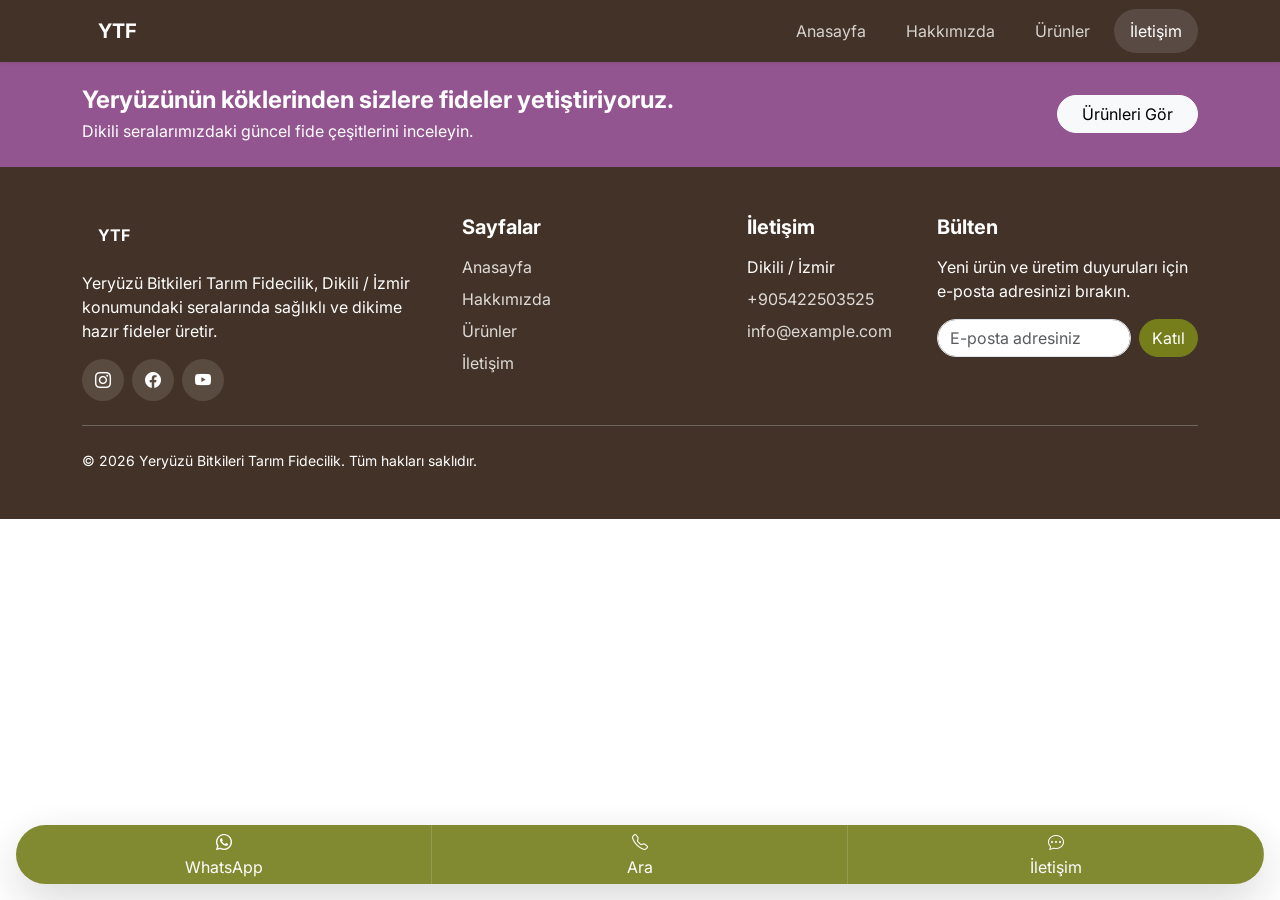
==== hakkimizda/index.html @ cd352345 "applied shared layouts to all pages" ====
<!doctype html>
<html lang="tr">
  <head>
    <meta charset="utf-8" />
    <meta name="viewport" content="width=device-width, initial-scale=1" />
    <title>Hakkımızda | Yeryüzü Bitkileri Fidecilik | Dikili İzmir</title>
    <meta
      name="description"
      content="Yeryüzü Bitkileri Fidecilik'in Dikili, İzmir'deki sera üretimi, fide yaklaşımı ve üretici odaklı hizmet anlayışı hakkında bilgi alın."
    />
    <link rel="preconnect" href="https://fonts.googleapis.com" />
    <link rel="preconnect" href="https://fonts.gstatic.com" crossorigin />
    <link
      href="https://fonts.googleapis.com/css2?family=Inter:wght@400;500;600;700;800&display=swap"
      rel="stylesheet"
    />
    <link
      href="https://cdn.jsdelivr.net/npm/bootstrap@5.3.3/dist/css/bootstrap.min.css"
      rel="stylesheet"
    />
    <link
      rel="stylesheet"
      href="https://cdn.jsdelivr.net/npm/bootstrap-icons@1.11.3/font/bootstrap-icons.min.css"
    />
    <link rel="stylesheet" href="../css/styles.css" />
  </head>

  <!doctype html>
  <html lang="tr">
    <head>
      <meta charset="utf-8" />
      <meta name="viewport" content="width=device-width, initial-scale=1" />
      <title>İletişim | Yeryüzü Bitkileri Fidecilik | Dikili İzmir</title>
      <meta
        name="description"
        content="Yeryüzü Bitkileri Fidecilik ile telefon, WhatsApp veya iletişim formu üzerinden görüşün. Adres: Dikili / İzmir."
      />
      <link rel="preconnect" href="https://fonts.googleapis.com" />
      <link rel="preconnect" href="https://fonts.gstatic.com" crossorigin />
      <link
        href="https://fonts.googleapis.com/css2?family=Inter:wght@400;500;600;700;800&display=swap"
        rel="stylesheet"
      />
      <link
        href="https://cdn.jsdelivr.net/npm/bootstrap@5.3.3/dist/css/bootstrap.min.css"
        rel="stylesheet"
      />
      <link
        rel="stylesheet"
        href="https://cdn.jsdelivr.net/npm/bootstrap-icons@1.11.3/font/bootstrap-icons.min.css"
      />
      <link rel="stylesheet" href="../css/styles.css" />
    </head>

    <body data-page="iletisim">
      <main></main>

      <script src="https://cdn.jsdelivr.net/npm/bootstrap@5.3.3/dist/js/bootstrap.bundle.min.js"></script>
      <script src="../js/layout.js"></script>
      <script src="../js/main.js"></script>
    </body>
  </html>
</html>
---- css/styles.css ----
:root {
  --color-primary: #757e1b;
  --color-dark: #433227;
  --color-secondary: #72573e;
  --color-accent: #935590;
  --color-soft-bg: #dbd7ec;
  --color-white: #ffffff;
  --color-blue: #4b5ead;
}

body {
  padding-top: 62px;
  padding-bottom: 82px;
  font-family: "Inter", sans-serif;
  color: var(--color-dark);
}

.navbar,
.footer-main {
  background-color: var(--color-dark);
}

.navbar-brand,
.footer-logo {
  color: var(--color-white);
}

.navbar .nav-link {
  color: rgba(255, 255, 255, 0.78);
  padding: 10px 15px;
}

.navbar .nav-link:hover,
.navbar .nav-link:focus,
.navbar .nav-link.active {
  background-color: rgba(219, 215, 236, 0.14);
  color: var(--color-white);
}

.btn-primary,
.btn-primary:hover,
.btn-primary:focus {
  background-color: var(--color-primary);
  border-color: var(--color-primary);
  color: var(--color-white);
}

.btn-secondary,
.btn-secondary:hover,
.btn-secondary:focus {
  background-color: var(--color-secondary);
  border-color: var(--color-secondary);
  color: var(--color-white);
}

.btn-outline-primary {
  border-color: var(--color-primary);
  color: var(--color-primary);
}

.btn-outline-primary:hover,
.btn-outline-primary:focus {
  background-color: var(--color-primary);
  border-color: var(--color-primary);
  color: var(--color-white);
}

.btn-outline-secondary {
  border-color: var(--color-secondary);
  color: var(--color-secondary);
}

.btn-outline-secondary:hover,
.btn-outline-secondary:focus {
  background-color: var(--color-secondary);
  border-color: var(--color-secondary);
  color: var(--color-white);
}

.text-primary {
  color: var(--color-primary) !important;
}

.section-soft,
.page-hero {
  background-color: var(--color-soft-bg);
}

.hero-section {
  margin-top: -78px;
  padding-top: 78px;
  background-color: var(--color-dark);
}

.hero-img {
  position: absolute;
  inset: 0;
  width: 100%;
  height: 100%;
  object-fit: cover;
}

.hero-overlay {
  background: linear-gradient(
    90deg,
    rgba(67, 50, 39, 0.92),
    rgba(67, 50, 39, 0.58),
    rgba(67, 50, 39, 0.2)
  );
}

.feature-card,
.info-card,
.product-card {
  border: 1px solid rgba(67, 50, 39, 0.08);
}

.product-img {
  width: 100%;
  aspect-ratio: 4 / 3;
  object-fit: cover;
}

.product-badge {
  background-color: var(--color-soft-bg);
  color: var(--color-dark);
}

.gallery-img {
  aspect-ratio: 16 / 9;
  object-fit: cover;
}

.contact-panel {
  background: linear-gradient(
    135deg,
    var(--color-dark),
    var(--color-secondary)
  );
}

.accordion-button:not(.collapsed) {
  background-color: var(--color-soft-bg);
  color: var(--color-dark);
}

.cta-band {
  background-color: var(--color-accent);
}

.footer-link,
.footer-link:hover,
.footer-link:focus {
  color: rgba(255, 255, 255, 0.82);
  text-decoration: none;
}

.social-link {
  display: inline-grid;
  width: 42px;
  height: 42px;
  place-items: center;
  background-color: rgba(255, 255, 255, 0.12);
  color: var(--color-white);
  text-decoration: none;
}

.social-link:hover,
.social-link:focus {
  background-color: var(--color-primary);
  color: var(--color-white);
}

.fixed-action-bar {
  position: fixed;
  right: 1rem;
  bottom: 1rem;
  left: 1rem;
  z-index: 1040;
  display: grid;
  grid-template-columns: repeat(3, 1fr);
  overflow: hidden;
  border-radius: 999px;
  background-color: var(--color-primary);
  opacity: 0.9;
}

.fixed-action-bar a {
  display: grid;
  gap: 0.1rem;
  padding: 0.3rem 0.5rem;
  color: var(--color-white);
  text-align: center;
  text-decoration: none;
  border-right: 1px solid rgba(255, 255, 255, 0.14);
}
---- css/styles.css ----
:root {
  --color-primary: #757e1b;
  --color-dark: #433227;
  --color-secondary: #72573e;
  --color-accent: #935590;
  --color-soft-bg: #dbd7ec;
  --color-white: #ffffff;
  --color-blue: #4b5ead;
}

body {
  padding-top: 62px;
  padding-bottom: 82px;
  font-family: "Inter", sans-serif;
  color: var(--color-dark);
}

.navbar,
.footer-main {
  background-color: var(--color-dark);
}

.navbar-brand,
.footer-logo {
  color: var(--color-white);
}

.navbar .nav-link {
  color: rgba(255, 255, 255, 0.78);
  padding: 10px 15px;
}

.navbar .nav-link:hover,
.navbar .nav-link:focus,
.navbar .nav-link.active {
  background-color: rgba(219, 215, 236, 0.14);
  color: var(--color-white);
}

.btn-primary,
.btn-primary:hover,
.btn-primary:focus {
  background-color: var(--color-primary);
  border-color: var(--color-primary);
  color: var(--color-white);
}

.btn-secondary,
.btn-secondary:hover,
.btn-secondary:focus {
  background-color: var(--color-secondary);
  border-color: var(--color-secondary);
  color: var(--color-white);
}

.btn-outline-primary {
  border-color: var(--color-primary);
  color: var(--color-primary);
}

.btn-outline-primary:hover,
.btn-outline-primary:focus {
  background-color: var(--color-primary);
  border-color: var(--color-primary);
  color: var(--color-white);
}

.btn-outline-secondary {
  border-color: var(--color-secondary);
  color: var(--color-secondary);
}

.btn-outline-secondary:hover,
.btn-outline-secondary:focus {
  background-color: var(--color-secondary);
  border-color: var(--color-secondary);
  color: var(--color-white);
}

.text-primary {
  color: var(--color-primary) !important;
}

.section-soft,
.page-hero {
  background-color: var(--color-soft-bg);
}

.hero-section {
  margin-top: -78px;
  padding-top: 78px;
  background-color: var(--color-dark);
}

.hero-img {
  position: absolute;
  inset: 0;
  width: 100%;
  height: 100%;
  object-fit: cover;
}

.hero-overlay {
  background: linear-gradient(
    90deg,
    rgba(67, 50, 39, 0.92),
    rgba(67, 50, 39, 0.58),
    rgba(67, 50, 39, 0.2)
  );
}

.feature-card,
.info-card,
.product-card {
  border: 1px solid rgba(67, 50, 39, 0.08);
}

.product-img {
  width: 100%;
  aspect-ratio: 4 / 3;
  object-fit: cover;
}

.product-badge {
  background-color: var(--color-soft-bg);
  color: var(--color-dark);
}

.gallery-img {
  aspect-ratio: 16 / 9;
  object-fit: cover;
}

.contact-panel {
  background: linear-gradient(
    135deg,
    var(--color-dark),
    var(--color-secondary)
  );
}

.accordion-button:not(.collapsed) {
  background-color: var(--color-soft-bg);
  color: var(--color-dark);
}

.cta-band {
  background-color: var(--color-accent);
}

.footer-link,
.footer-link:hover,
.footer-link:focus {
  color: rgba(255, 255, 255, 0.82);
  text-decoration: none;
}

.social-link {
  display: inline-grid;
  width: 42px;
  height: 42px;
  place-items: center;
  background-color: rgba(255, 255, 255, 0.12);
  color: var(--color-white);
  text-decoration: none;
}

.social-link:hover,
.social-link:focus {
  background-color: var(--color-primary);
  color: var(--color-white);
}

.fixed-action-bar {
  position: fixed;
  right: 1rem;
  bottom: 1rem;
  left: 1rem;
  z-index: 1040;
  display: grid;
  grid-template-columns: repeat(3, 1fr);
  overflow: hidden;
  border-radius: 999px;
  background-color: var(--color-primary);
  opacity: 0.9;
}

.fixed-action-bar a {
  display: grid;
  gap: 0.1rem;
  padding: 0.3rem 0.5rem;
  color: var(--color-white);
  text-align: center;
  text-decoration: none;
  border-right: 1px solid rgba(255, 255, 255, 0.14);
}
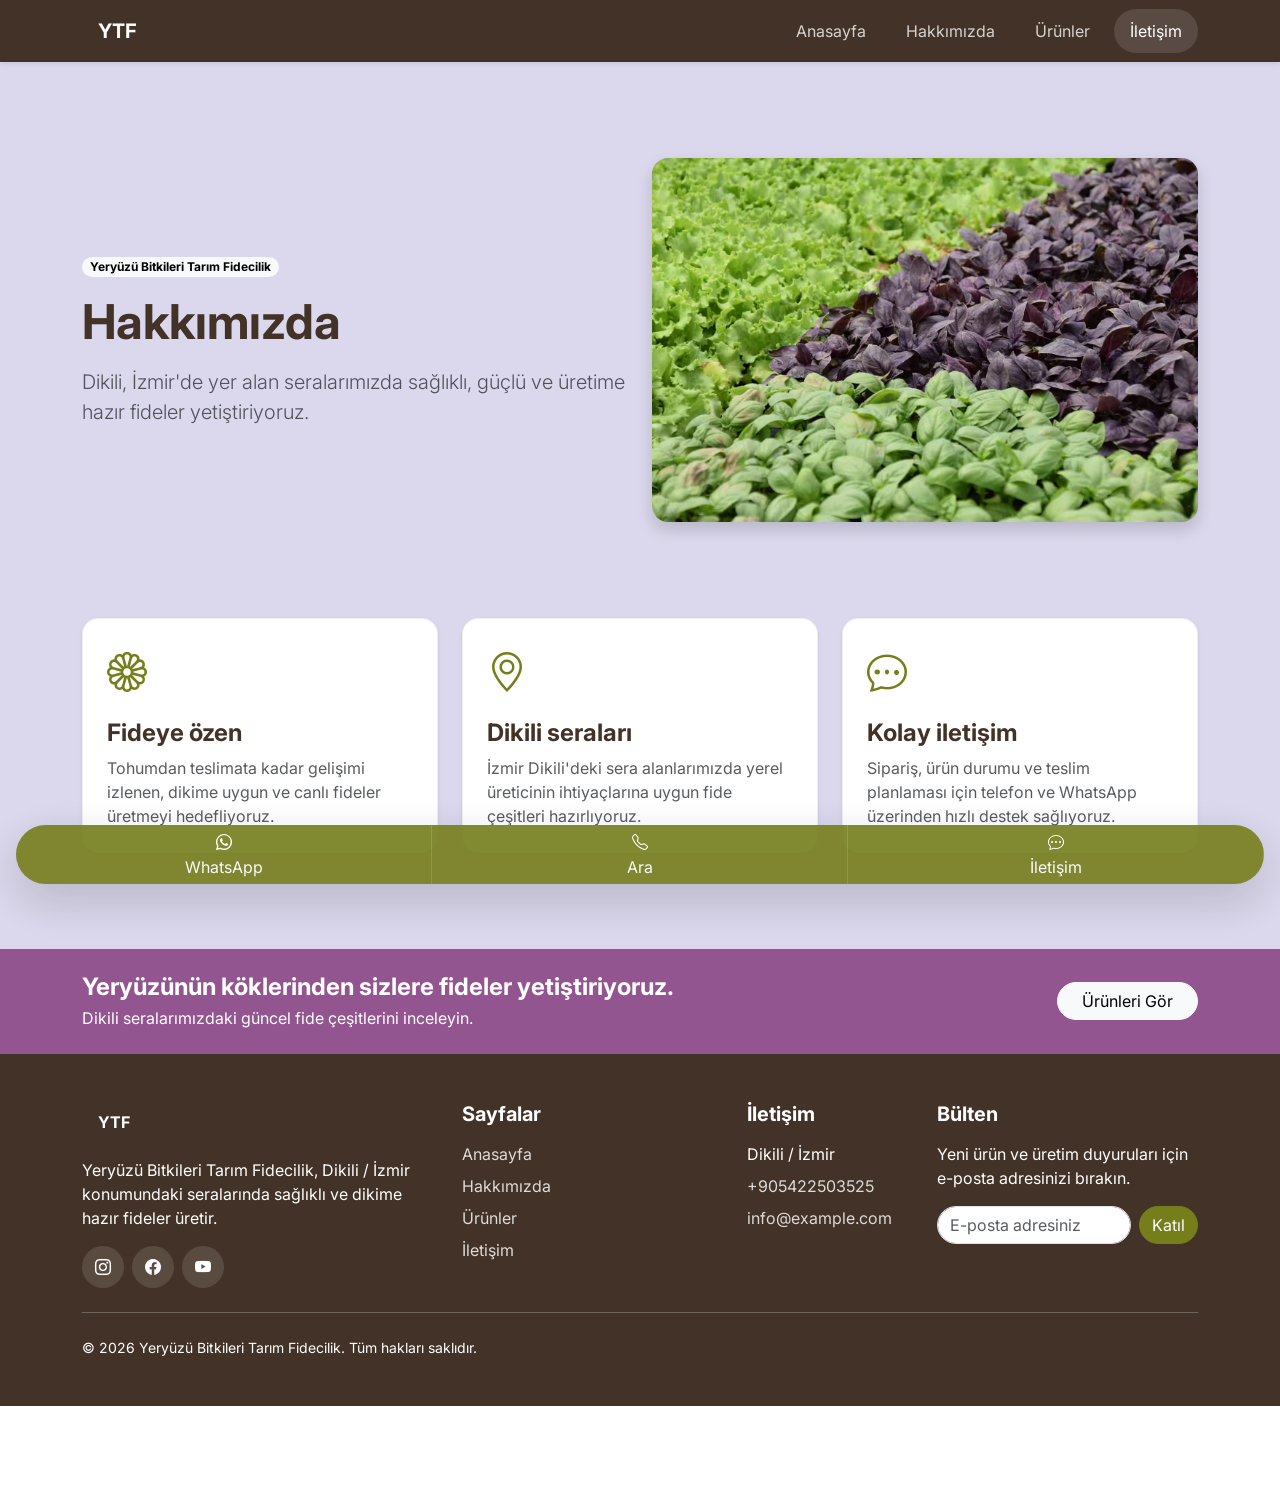
==== commit da7438e6: "add about us page" ====
--- a/hakkimizda/index.html
+++ b/hakkimizda/index.html
@@ -53,7 +53,77 @@
     </head>
 
     <body data-page="iletisim">
-      <main></main>
+      <main>
+        <section id="hakkimizda-hero" class="section-soft page-hero py-5">
+          <div class="container py-lg-5">
+            <div class="row g-4 align-items-center">
+              <div class="col-lg-6">
+                <span class="badge rounded-pill text-bg-light mb-3"
+                  >Yeryüzü Bitkileri Tarım Fidecilik</span
+                >
+                <h1 class="display-5 fw-bold mb-3">Hakkımızda</h1>
+                <p class="lead text-muted mb-0">
+                  Dikili, İzmir'de yer alan seralarımızda sağlıklı, güçlü ve
+                  üretime hazır fideler yetiştiriyoruz.
+                </p>
+              </div>
+              <div class="col-lg-6">
+                <picture>
+                  <source
+                    srcset="
+                      ../assets/img/bg2.avif    1x,
+                      ../assets/img/bg2@2x.avif 2x
+                    "
+                    type="image/avif"
+                  />
+                  <img
+                    class="img-fluid rounded-4 shadow"
+                    src="../assets/img/bg2.avif"
+                    alt="Yeryüzü Tarım Fidecilik sera üretimi"
+                  />
+                </picture>
+              </div>
+            </div>
+          </div>
+        </section>
+
+        <section id="uretim-anlayisi" class="section-soft pb-5">
+          <div class="container pb-lg-5">
+            <div class="row g-4">
+              <div class="col-lg-4">
+                <div class="info-card h-100 p-4 rounded-4 bg-white shadow-sm">
+                  <i class="bi bi-flower1 fs-1 text-primary"></i>
+                  <h2 class="h4 fw-bold mt-3">Fideye özen</h2>
+                  <p class="text-muted mb-0">
+                    Tohumdan teslimata kadar gelişimi izlenen, dikime uygun ve
+                    canlı fideler üretmeyi hedefliyoruz.
+                  </p>
+                </div>
+              </div>
+              <div class="col-lg-4">
+                <div class="info-card h-100 p-4 rounded-4 bg-white shadow-sm">
+                  <i class="bi bi-geo-alt fs-1 text-primary"></i>
+                  <h2 class="h4 fw-bold mt-3">Dikili seraları</h2>
+                  <p class="text-muted mb-0">
+                    İzmir Dikili'deki sera alanlarımızda yerel üreticinin
+                    ihtiyaçlarına uygun fide çeşitleri hazırlıyoruz.
+                  </p>
+                </div>
+              </div>
+              <div class="col-lg-4">
+                <div class="info-card h-100 p-4 rounded-4 bg-white shadow-sm">
+                  <i class="bi bi-chat-dots fs-1 text-primary"></i>
+                  <h2 class="h4 fw-bold mt-3">Kolay iletişim</h2>
+                  <p class="text-muted mb-0">
+                    Sipariş, ürün durumu ve teslim planlaması için telefon ve
+                    WhatsApp üzerinden hızlı destek sağlıyoruz.
+                  </p>
+                </div>
+              </div>
+            </div>
+          </div>
+        </section>
+      </main>
 
       <script src="https://cdn.jsdelivr.net/npm/bootstrap@5.3.3/dist/js/bootstrap.bundle.min.js"></script>
       <script src="../js/layout.js"></script>
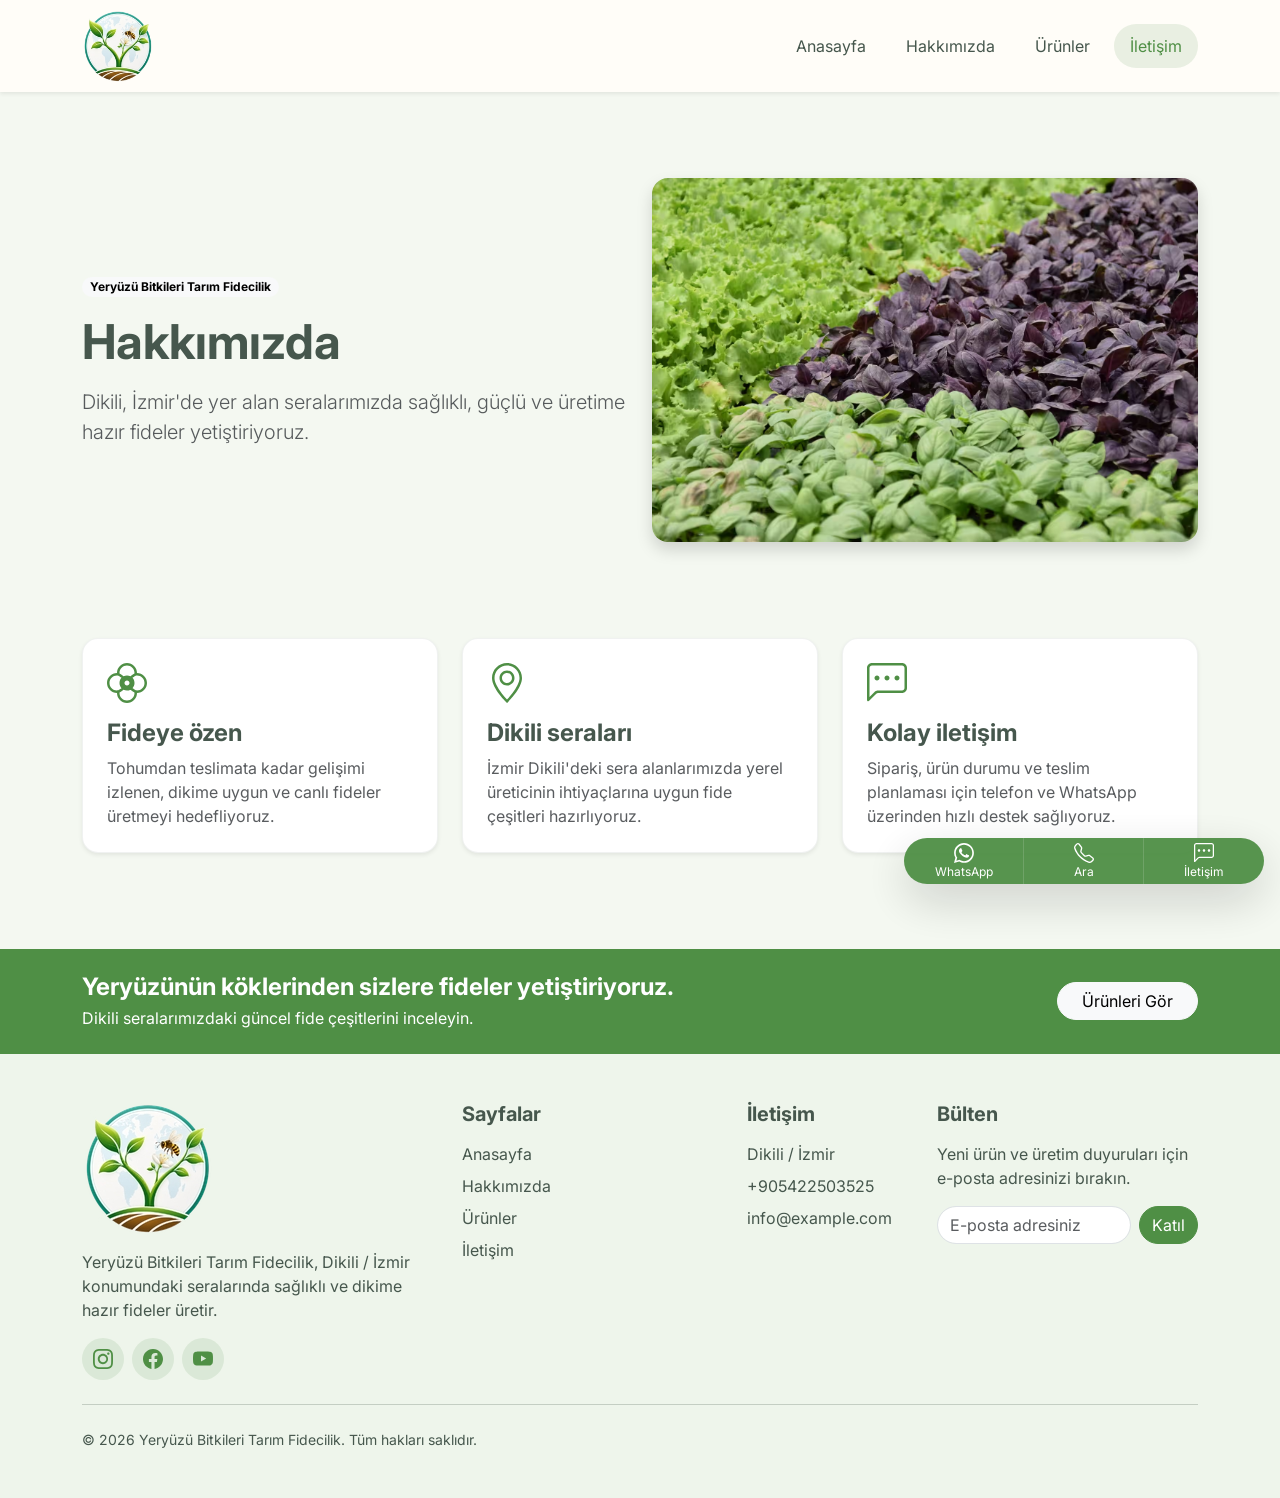
==== commit 862878a1: "adjusted performance and css and add logo" ====
--- a/hakkimizda/index.html
+++ b/hakkimizda/index.html
@@ -17,10 +17,6 @@
     <link
       href="https://cdn.jsdelivr.net/npm/bootstrap@5.3.3/dist/css/bootstrap.min.css"
       rel="stylesheet"
-    />
-    <link
-      rel="stylesheet"
-      href="https://cdn.jsdelivr.net/npm/bootstrap-icons@1.11.3/font/bootstrap-icons.min.css"
     />
     <link rel="stylesheet" href="../css/styles.css" />
   </head>
@@ -44,10 +40,6 @@
       <link
         href="https://cdn.jsdelivr.net/npm/bootstrap@5.3.3/dist/css/bootstrap.min.css"
         rel="stylesheet"
-      />
-      <link
-        rel="stylesheet"
-        href="https://cdn.jsdelivr.net/npm/bootstrap-icons@1.11.3/font/bootstrap-icons.min.css"
       />
       <link rel="stylesheet" href="../css/styles.css" />
     </head>
@@ -92,7 +84,15 @@
             <div class="row g-4">
               <div class="col-lg-4">
                 <div class="info-card h-100 p-4 rounded-4 bg-white shadow-sm">
-                  <i class="bi bi-flower1 fs-1 text-primary"></i>
+                  <svg
+                    class="info-icon"
+                    width="40"
+                    height="40"
+                    aria-hidden="true"
+                  >
+                    <use href="../assets/img/icons.svg#icon-flower2"></use>
+                  </svg>
+
                   <h2 class="h4 fw-bold mt-3">Fideye özen</h2>
                   <p class="text-muted mb-0">
                     Tohumdan teslimata kadar gelişimi izlenen, dikime uygun ve
@@ -100,9 +100,18 @@
                   </p>
                 </div>
               </div>
+
               <div class="col-lg-4">
                 <div class="info-card h-100 p-4 rounded-4 bg-white shadow-sm">
-                  <i class="bi bi-geo-alt fs-1 text-primary"></i>
+                  <svg
+                    class="info-icon"
+                    width="40"
+                    height="40"
+                    aria-hidden="true"
+                  >
+                    <use href="../assets/img/icons.svg#icon-geo-alt"></use>
+                  </svg>
+
                   <h2 class="h4 fw-bold mt-3">Dikili seraları</h2>
                   <p class="text-muted mb-0">
                     İzmir Dikili'deki sera alanlarımızda yerel üreticinin
@@ -110,9 +119,20 @@
                   </p>
                 </div>
               </div>
+
               <div class="col-lg-4">
                 <div class="info-card h-100 p-4 rounded-4 bg-white shadow-sm">
-                  <i class="bi bi-chat-dots fs-1 text-primary"></i>
+                  <svg
+                    class="info-icon"
+                    width="40"
+                    height="40"
+                    aria-hidden="true"
+                  >
+                    <use
+                      href="../assets/img/icons.svg#icon-chat-left-dots"
+                    ></use>
+                  </svg>
+
                   <h2 class="h4 fw-bold mt-3">Kolay iletişim</h2>
                   <p class="text-muted mb-0">
                     Sipariş, ürün durumu ve teslim planlaması için telefon ve
--- a/css/styles.css
+++ b/css/styles.css
@@ -1,40 +1,126 @@
 :root {
-  --color-primary: #757e1b;
-  --color-dark: #433227;
-  --color-secondary: #72573e;
-  --color-accent: #935590;
-  --color-soft-bg: #dbd7ec;
+  --color-primary: #4f8f45;
+  --color-primary-light: #7bae5c;
+  --color-teal: #2c9a93;
+  --color-dark: #46574d;
+  --color-text-muted: #52665a;
+  --color-secondary: #8a633f;
+  --color-accent: #d9a441;
+  --color-soft-bg: #f4f8f1;
+  --color-card-bg: #fffdf8;
   --color-white: #ffffff;
-  --color-blue: #4b5ead;
+  --color-blue: #7fb7c7;
+
+  --color-header-bg: #fffdf8;
+  --color-footer-bg: #eef5eb;
 }
 
 body {
-  padding-top: 62px;
+  padding-top: 82px;
   padding-bottom: 82px;
   font-family: "Inter", sans-serif;
   color: var(--color-dark);
 }
 
-.navbar,
-.footer-main {
-  background-color: var(--color-dark);
+.navbar {
+  min-height: 82px;
+  padding: 10px 0;
+  background-color: var(--color-header-bg);
+  transition: transform 0.3s ease, box-shadow 0.3s ease;
+}
+
+.navbar-hidden {
+  transform: translateY(-100%);
 }
 
 .navbar-brand,
 .footer-logo {
-  color: var(--color-white);
+  color: var(--color-dark);
 }
 
 .navbar .nav-link {
-  color: rgba(255, 255, 255, 0.78);
+  color: var(--color-dark);
   padding: 10px 15px;
 }
 
 .navbar .nav-link:hover,
 .navbar .nav-link:focus,
 .navbar .nav-link.active {
-  background-color: rgba(219, 215, 236, 0.14);
-  color: var(--color-white);
+  background-color: rgba(79, 143, 69, 0.12);
+  color: var(--color-primary);
+}
+
+.navbar-toggler {
+  border-color: rgba(70, 87, 77, 0.28);
+}
+
+.navbar-toggler:focus {
+  box-shadow: 0 0 0 0.15rem rgba(79, 143, 69, 0.22);
+}
+
+.site-logo-link {
+  display: inline-flex;
+  align-items: center;
+  justify-content: center;
+  width: 72px;
+  height: 72px;
+  max-width: 72px;
+  max-height: 72px;
+  padding: 0;
+  margin: 0;
+  line-height: 1;
+  text-decoration: none;
+  overflow: hidden;
+}
+
+.site-logo-img {
+  display: block;
+  width: 72px;
+  height: 72px;
+  max-width: 72px;
+  max-height: 72px;
+  object-fit: contain;
+}
+
+.footer-main {
+  background-color: var(--color-footer-bg);
+  color: var(--color-dark);
+}
+
+.footer-logo {
+  display: inline-flex;
+  align-items: center;
+  justify-content: center;
+  width: 132px;
+  height: 132px;
+  max-width: 132px;
+  max-height: 132px;
+  padding: 0;
+  margin: 0 0 16px;
+  line-height: 1;
+  text-decoration: none;
+  overflow: hidden;
+}
+
+.footer-logo-img {
+  display: block;
+  width: 132px;
+  height: 132px;
+  max-width: 132px;
+  max-height: 132px;
+  object-fit: contain;
+}
+
+.footer-link,
+.footer-link:hover,
+.footer-link:focus {
+  color: var(--color-dark);
+  text-decoration: none;
+}
+
+.footer-link:hover,
+.footer-link:focus {
+  color: var(--color-primary);
 }
 
 .btn-primary,
@@ -87,8 +173,8 @@
 }
 
 .hero-section {
-  margin-top: -78px;
-  padding-top: 78px;
+  margin-top: -82px;
+  padding-top: 82px;
   background-color: var(--color-dark);
 }
 
@@ -101,18 +187,44 @@
 }
 
 .hero-overlay {
-  background: linear-gradient(
-    90deg,
-    rgba(67, 50, 39, 0.92),
-    rgba(67, 50, 39, 0.58),
-    rgba(67, 50, 39, 0.2)
-  );
+  background: linear-gradient(90deg,
+      rgba(70, 87, 77, 0.88),
+      rgba(70, 87, 77, 0.5),
+      rgba(70, 87, 77, 0.18));
 }
 
 .feature-card,
 .info-card,
 .product-card {
-  border: 1px solid rgba(67, 50, 39, 0.08);
+  border: 1px solid rgba(70, 87, 77, 0.08);
+}
+
+.feature-icon,
+.info-icon,
+.social-icon,
+.nav-action-icon {
+  display: inline-block;
+  flex-shrink: 0;
+  fill: currentColor;
+  color: currentColor;
+}
+
+.feature-icon,
+.info-icon {
+  width: 40px;
+  height: 40px;
+  color: var(--color-primary);
+}
+
+.social-icon {
+  width: 20px;
+  height: 20px;
+}
+
+.nav-action-icon {
+  width: 20px;
+  height: 20px;
+  margin: 0 auto;
 }
 
 .product-img {
@@ -126,17 +238,56 @@
   color: var(--color-dark);
 }
 
+.product-content {
+  display: flex;
+  flex-direction: column;
+}
+
+.product-meta {
+  min-height: 28px;
+  flex-wrap: wrap;
+}
+
+.product-price {
+  flex-shrink: 0;
+  padding: 0.35rem 0.75rem;
+  background-color: var(--color-primary);
+  color: var(--color-white);
+  font-size: 0.875rem;
+  font-weight: 700;
+  line-height: 1;
+  white-space: nowrap;
+}
+
+.product-stock {
+  flex-shrink: 0;
+  font-size: 0.75rem;
+  font-weight: 600;
+  white-space: nowrap;
+}
+
+.product-stock-in {
+  background-color: rgba(79, 143, 69, 0.14);
+  color: var(--color-primary);
+}
+
+.product-stock-out {
+  background-color: rgba(70, 87, 77, 0.12);
+  color: var(--color-dark);
+}
+
+.product-card .btn:disabled {
+  cursor: not-allowed;
+  opacity: 0.65;
+}
+
 .gallery-img {
   aspect-ratio: 16 / 9;
   object-fit: cover;
 }
 
 .contact-panel {
-  background: linear-gradient(
-    135deg,
-    var(--color-dark),
-    var(--color-secondary)
-  );
+  background: linear-gradient(135deg, var(--color-primary), var(--color-teal));
 }
 
 .accordion-button:not(.collapsed) {
@@ -145,14 +296,8 @@
 }
 
 .cta-band {
-  background-color: var(--color-accent);
-}
-
-.footer-link,
-.footer-link:hover,
-.footer-link:focus {
-  color: rgba(255, 255, 255, 0.82);
-  text-decoration: none;
+  background-color: var(--color-primary);
+  color: var(--color-white);
 }
 
 .social-link {
@@ -160,8 +305,8 @@
   width: 42px;
   height: 42px;
   place-items: center;
-  background-color: rgba(255, 255, 255, 0.12);
-  color: var(--color-white);
+  background-color: rgba(79, 143, 69, 0.12);
+  color: var(--color-primary);
   text-decoration: none;
 }
 
@@ -182,11 +327,13 @@
   overflow: hidden;
   border-radius: 999px;
   background-color: var(--color-primary);
-  opacity: 0.9;
+  opacity: 0.95;
 }
 
 .fixed-action-bar a {
   display: grid;
+  align-items: center;
+  justify-items: center;
   gap: 0.1rem;
   padding: 0.3rem 0.5rem;
   color: var(--color-white);
@@ -194,3 +341,23 @@
   text-decoration: none;
   border-right: 1px solid rgba(255, 255, 255, 0.14);
 }
+
+.fixed-action-bar a:last-child {
+  border-right: 0;
+}
+
+.fixed-action-bar span {
+  font-size: 0.75rem;
+  line-height: 1.2;
+}
+
+@media (min-width: 992px) {
+  body {
+    padding-bottom: 0;
+  }
+
+  .fixed-action-bar {
+    left: auto;
+    width: 360px;
+  }
+}
--- a/css/styles.css
+++ b/css/styles.css
@@ -1,40 +1,126 @@
 :root {
-  --color-primary: #757e1b;
-  --color-dark: #433227;
-  --color-secondary: #72573e;
-  --color-accent: #935590;
-  --color-soft-bg: #dbd7ec;
+  --color-primary: #4f8f45;
+  --color-primary-light: #7bae5c;
+  --color-teal: #2c9a93;
+  --color-dark: #46574d;
+  --color-text-muted: #52665a;
+  --color-secondary: #8a633f;
+  --color-accent: #d9a441;
+  --color-soft-bg: #f4f8f1;
+  --color-card-bg: #fffdf8;
   --color-white: #ffffff;
-  --color-blue: #4b5ead;
+  --color-blue: #7fb7c7;
+
+  --color-header-bg: #fffdf8;
+  --color-footer-bg: #eef5eb;
 }
 
 body {
-  padding-top: 62px;
+  padding-top: 82px;
   padding-bottom: 82px;
   font-family: "Inter", sans-serif;
   color: var(--color-dark);
 }
 
-.navbar,
-.footer-main {
-  background-color: var(--color-dark);
+.navbar {
+  min-height: 82px;
+  padding: 10px 0;
+  background-color: var(--color-header-bg);
+  transition: transform 0.3s ease, box-shadow 0.3s ease;
+}
+
+.navbar-hidden {
+  transform: translateY(-100%);
 }
 
 .navbar-brand,
 .footer-logo {
-  color: var(--color-white);
+  color: var(--color-dark);
 }
 
 .navbar .nav-link {
-  color: rgba(255, 255, 255, 0.78);
+  color: var(--color-dark);
   padding: 10px 15px;
 }
 
 .navbar .nav-link:hover,
 .navbar .nav-link:focus,
 .navbar .nav-link.active {
-  background-color: rgba(219, 215, 236, 0.14);
-  color: var(--color-white);
+  background-color: rgba(79, 143, 69, 0.12);
+  color: var(--color-primary);
+}
+
+.navbar-toggler {
+  border-color: rgba(70, 87, 77, 0.28);
+}
+
+.navbar-toggler:focus {
+  box-shadow: 0 0 0 0.15rem rgba(79, 143, 69, 0.22);
+}
+
+.site-logo-link {
+  display: inline-flex;
+  align-items: center;
+  justify-content: center;
+  width: 72px;
+  height: 72px;
+  max-width: 72px;
+  max-height: 72px;
+  padding: 0;
+  margin: 0;
+  line-height: 1;
+  text-decoration: none;
+  overflow: hidden;
+}
+
+.site-logo-img {
+  display: block;
+  width: 72px;
+  height: 72px;
+  max-width: 72px;
+  max-height: 72px;
+  object-fit: contain;
+}
+
+.footer-main {
+  background-color: var(--color-footer-bg);
+  color: var(--color-dark);
+}
+
+.footer-logo {
+  display: inline-flex;
+  align-items: center;
+  justify-content: center;
+  width: 132px;
+  height: 132px;
+  max-width: 132px;
+  max-height: 132px;
+  padding: 0;
+  margin: 0 0 16px;
+  line-height: 1;
+  text-decoration: none;
+  overflow: hidden;
+}
+
+.footer-logo-img {
+  display: block;
+  width: 132px;
+  height: 132px;
+  max-width: 132px;
+  max-height: 132px;
+  object-fit: contain;
+}
+
+.footer-link,
+.footer-link:hover,
+.footer-link:focus {
+  color: var(--color-dark);
+  text-decoration: none;
+}
+
+.footer-link:hover,
+.footer-link:focus {
+  color: var(--color-primary);
 }
 
 .btn-primary,
@@ -87,8 +173,8 @@
 }
 
 .hero-section {
-  margin-top: -78px;
-  padding-top: 78px;
+  margin-top: -82px;
+  padding-top: 82px;
   background-color: var(--color-dark);
 }
 
@@ -101,18 +187,44 @@
 }
 
 .hero-overlay {
-  background: linear-gradient(
-    90deg,
-    rgba(67, 50, 39, 0.92),
-    rgba(67, 50, 39, 0.58),
-    rgba(67, 50, 39, 0.2)
-  );
+  background: linear-gradient(90deg,
+      rgba(70, 87, 77, 0.88),
+      rgba(70, 87, 77, 0.5),
+      rgba(70, 87, 77, 0.18));
 }
 
 .feature-card,
 .info-card,
 .product-card {
-  border: 1px solid rgba(67, 50, 39, 0.08);
+  border: 1px solid rgba(70, 87, 77, 0.08);
+}
+
+.feature-icon,
+.info-icon,
+.social-icon,
+.nav-action-icon {
+  display: inline-block;
+  flex-shrink: 0;
+  fill: currentColor;
+  color: currentColor;
+}
+
+.feature-icon,
+.info-icon {
+  width: 40px;
+  height: 40px;
+  color: var(--color-primary);
+}
+
+.social-icon {
+  width: 20px;
+  height: 20px;
+}
+
+.nav-action-icon {
+  width: 20px;
+  height: 20px;
+  margin: 0 auto;
 }
 
 .product-img {
@@ -126,17 +238,56 @@
   color: var(--color-dark);
 }
 
+.product-content {
+  display: flex;
+  flex-direction: column;
+}
+
+.product-meta {
+  min-height: 28px;
+  flex-wrap: wrap;
+}
+
+.product-price {
+  flex-shrink: 0;
+  padding: 0.35rem 0.75rem;
+  background-color: var(--color-primary);
+  color: var(--color-white);
+  font-size: 0.875rem;
+  font-weight: 700;
+  line-height: 1;
+  white-space: nowrap;
+}
+
+.product-stock {
+  flex-shrink: 0;
+  font-size: 0.75rem;
+  font-weight: 600;
+  white-space: nowrap;
+}
+
+.product-stock-in {
+  background-color: rgba(79, 143, 69, 0.14);
+  color: var(--color-primary);
+}
+
+.product-stock-out {
+  background-color: rgba(70, 87, 77, 0.12);
+  color: var(--color-dark);
+}
+
+.product-card .btn:disabled {
+  cursor: not-allowed;
+  opacity: 0.65;
+}
+
 .gallery-img {
   aspect-ratio: 16 / 9;
   object-fit: cover;
 }
 
 .contact-panel {
-  background: linear-gradient(
-    135deg,
-    var(--color-dark),
-    var(--color-secondary)
-  );
+  background: linear-gradient(135deg, var(--color-primary), var(--color-teal));
 }
 
 .accordion-button:not(.collapsed) {
@@ -145,14 +296,8 @@
 }
 
 .cta-band {
-  background-color: var(--color-accent);
-}
-
-.footer-link,
-.footer-link:hover,
-.footer-link:focus {
-  color: rgba(255, 255, 255, 0.82);
-  text-decoration: none;
+  background-color: var(--color-primary);
+  color: var(--color-white);
 }
 
 .social-link {
@@ -160,8 +305,8 @@
   width: 42px;
   height: 42px;
   place-items: center;
-  background-color: rgba(255, 255, 255, 0.12);
-  color: var(--color-white);
+  background-color: rgba(79, 143, 69, 0.12);
+  color: var(--color-primary);
   text-decoration: none;
 }
 
@@ -182,11 +327,13 @@
   overflow: hidden;
   border-radius: 999px;
   background-color: var(--color-primary);
-  opacity: 0.9;
+  opacity: 0.95;
 }
 
 .fixed-action-bar a {
   display: grid;
+  align-items: center;
+  justify-items: center;
   gap: 0.1rem;
   padding: 0.3rem 0.5rem;
   color: var(--color-white);
@@ -194,3 +341,23 @@
   text-decoration: none;
   border-right: 1px solid rgba(255, 255, 255, 0.14);
 }
+
+.fixed-action-bar a:last-child {
+  border-right: 0;
+}
+
+.fixed-action-bar span {
+  font-size: 0.75rem;
+  line-height: 1.2;
+}
+
+@media (min-width: 992px) {
+  body {
+    padding-bottom: 0;
+  }
+
+  .fixed-action-bar {
+    left: auto;
+    width: 360px;
+  }
+}
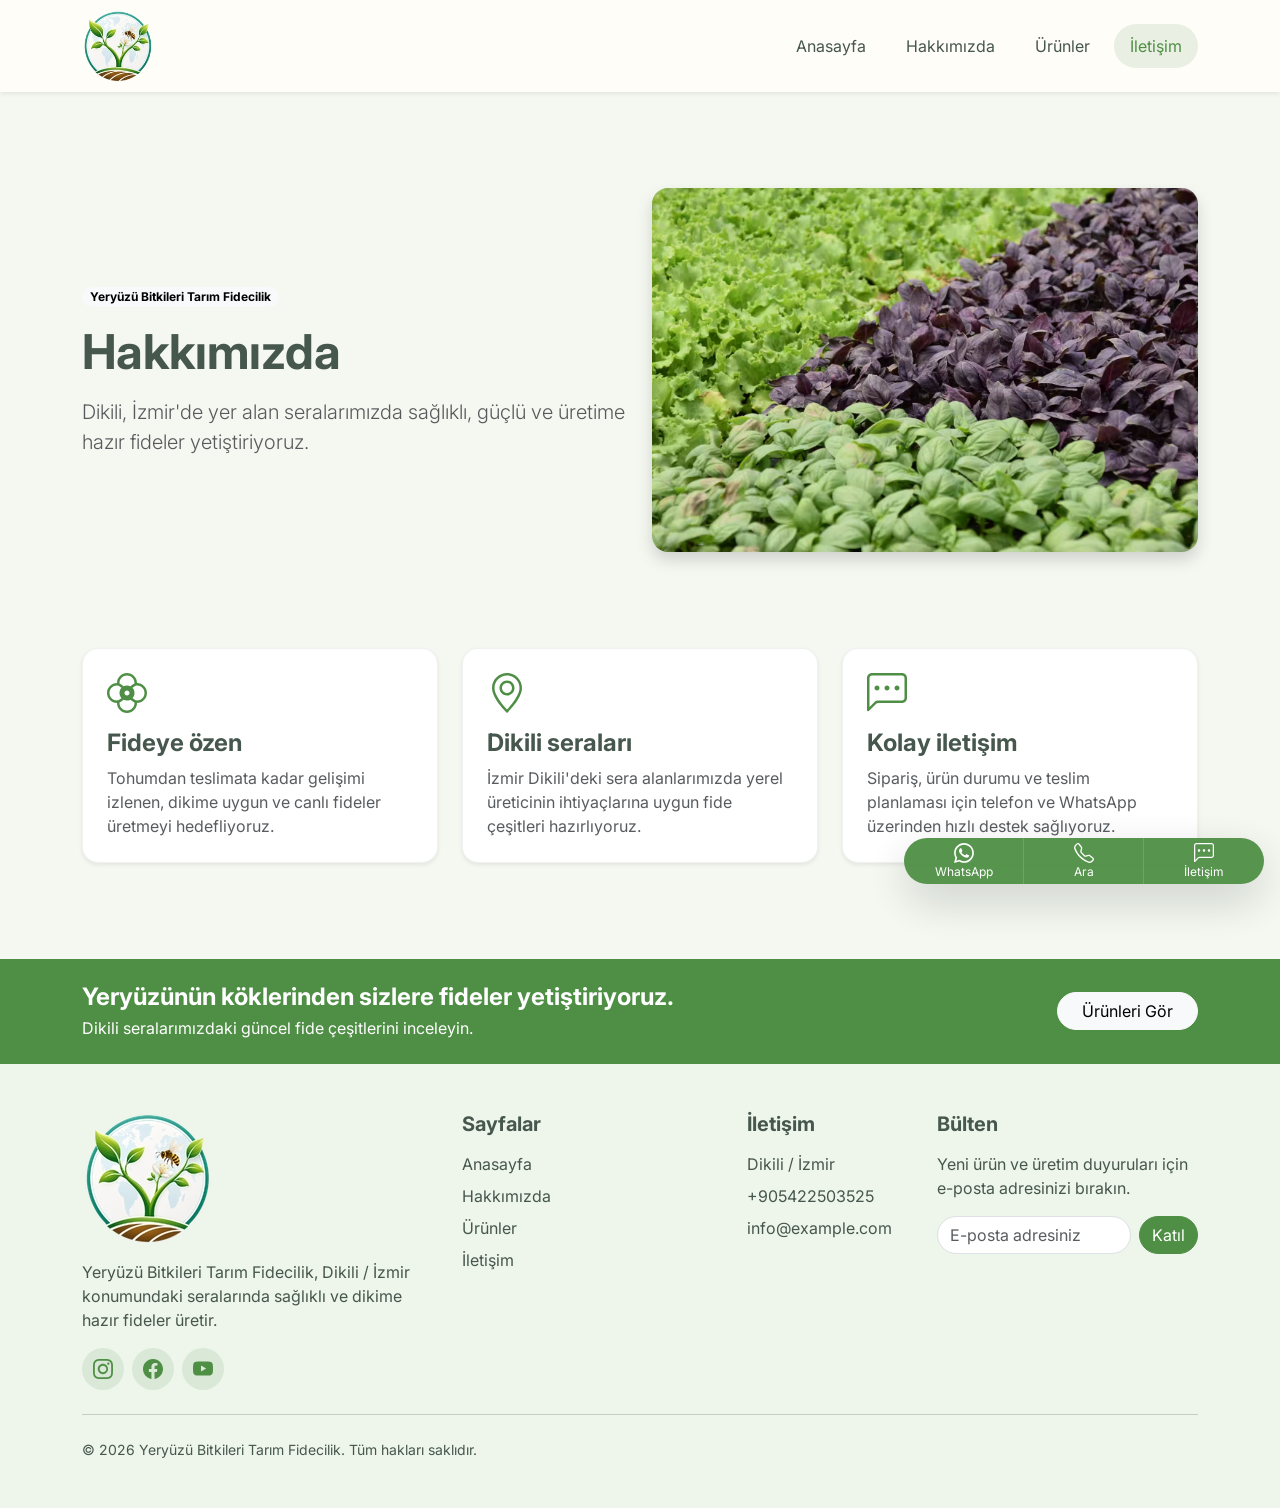
==== commit 9a31f318: "fix performance issues" ====
--- a/hakkimizda/index.html
+++ b/hakkimizda/index.html
@@ -14,10 +14,7 @@
       href="https://fonts.googleapis.com/css2?family=Inter:wght@400;500;600;700;800&display=swap"
       rel="stylesheet"
     />
-    <link
-      href="https://cdn.jsdelivr.net/npm/bootstrap@5.3.3/dist/css/bootstrap.min.css"
-      rel="stylesheet"
-    />
+    <link href="../css/bootstrap-lite.css" rel="stylesheet" />
     <link rel="stylesheet" href="../css/styles.css" />
   </head>
 
--- a/css/styles.css
+++ b/css/styles.css
@@ -16,17 +16,25 @@
 }
 
 body {
-  padding-top: 82px;
   padding-bottom: 82px;
   font-family: "Inter", sans-serif;
   color: var(--color-dark);
 }
 
+body[data-page="home"] {
+  padding-top: 0;
+}
+
 .navbar {
+  position: sticky;
+  top: 0;
+  z-index: 1030;
   min-height: 82px;
   padding: 10px 0;
   background-color: var(--color-header-bg);
-  transition: transform 0.3s ease, box-shadow 0.3s ease;
+  transition:
+    transform 0.3s ease,
+    box-shadow 0.3s ease;
 }
 
 .navbar-hidden {
@@ -173,8 +181,6 @@
 }
 
 .hero-section {
-  margin-top: -82px;
-  padding-top: 82px;
   background-color: var(--color-dark);
 }
 
--- a/css/styles.css
+++ b/css/styles.css
@@ -16,17 +16,25 @@
 }
 
 body {
-  padding-top: 82px;
   padding-bottom: 82px;
   font-family: "Inter", sans-serif;
   color: var(--color-dark);
 }
 
+body[data-page="home"] {
+  padding-top: 0;
+}
+
 .navbar {
+  position: sticky;
+  top: 0;
+  z-index: 1030;
   min-height: 82px;
   padding: 10px 0;
   background-color: var(--color-header-bg);
-  transition: transform 0.3s ease, box-shadow 0.3s ease;
+  transition:
+    transform 0.3s ease,
+    box-shadow 0.3s ease;
 }
 
 .navbar-hidden {
@@ -173,8 +181,6 @@
 }
 
 .hero-section {
-  margin-top: -82px;
-  padding-top: 82px;
   background-color: var(--color-dark);
 }
 
